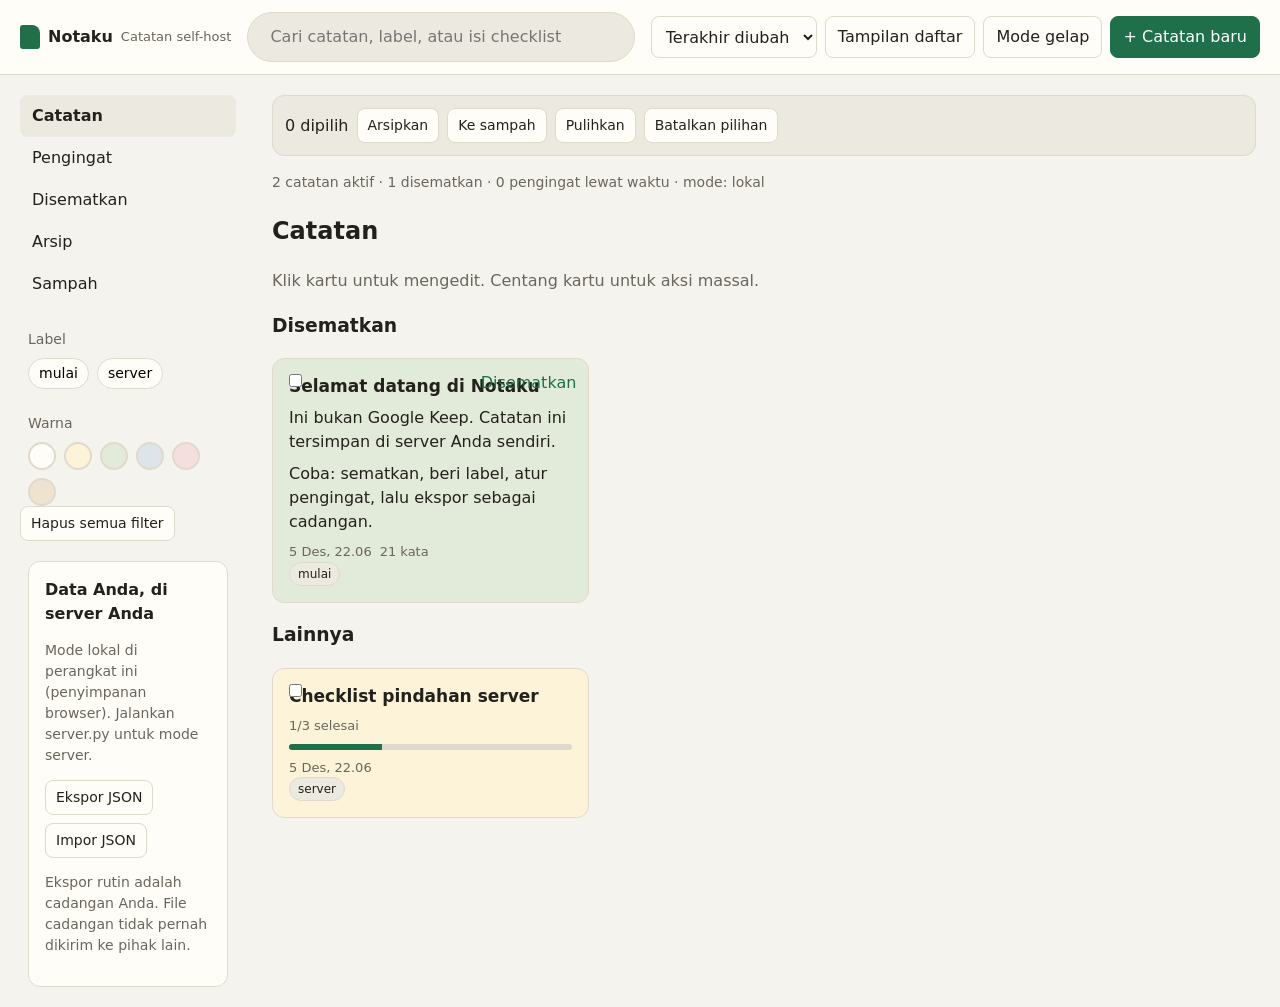
==== public/index.html @ 43e7be6f "Notaku: catatan PWA self-host (Python stdlib + SQLite, rich-text editor, deploy systemd dan Docker)" ====
<!doctype html>
<html lang="id">
<head>
<meta charset="utf-8">
<meta name="viewport" content="width=device-width, initial-scale=1">
<title>Notaku — Catatan self-host</title>
<meta name="description" content="Notaku: catatan PWA self-host. Data Anda, di server Anda.">
<link rel="manifest" href="manifest.webmanifest">
<meta name="theme-color" content="#1f6f4a">
<link rel="icon" href="icons/icon-192.png">
<link rel="stylesheet" href="styles.css">
</head>
<body>
<header class="topbar">
  <button class="icon-btn only-mobile" id="btnMenu" aria-label="Menu">Menu</button>
  <div class="brand"><span class="brand-mark" aria-hidden="true"></span><strong>Notaku</strong><span class="brand-sub">Catatan self-host</span></div>
  <div class="search"><input id="q" type="search" placeholder="Cari catatan, label, atau isi checklist" aria-label="Cari"></div>
  <div class="top-actions">
    <select id="sort" aria-label="Urutkan"><option value="updated">Terakhir diubah</option><option value="created">Terbaru dibuat</option><option value="title">Judul A-Z</option></select>
    <button class="btn" id="btnView" type="button">Tampilan daftar</button>
    <button class="btn" id="btnTheme" type="button">Mode gelap</button>
    <button class="btn primary" id="btnNew" type="button">+ Catatan baru</button>
  </div>
</header>
<div class="layout">
  <aside class="sidebar" id="sidebar">
    <nav>
      <button class="nav-item active" data-view="notes">Catatan</button>
      <button class="nav-item" data-view="reminders">Pengingat</button>
      <button class="nav-item" data-view="pinned">Disematkan</button>
      <button class="nav-item" data-view="archive">Arsip</button>
      <button class="nav-item" data-view="trash">Sampah</button>
    </nav>
    <div class="side-label">Label</div>
    <div id="labelList" class="label-list"></div>
    <div class="side-label">Warna</div>
    <div id="colorFilter" class="color-row"></div>
    <button class="btn small" id="btnClearFilter" type="button">Hapus semua filter</button>
    <div class="side-card">
      <strong>Data Anda, di server Anda</strong>
      <p id="modeText">Memeriksa mode penyimpanan…</p>
      <div class="side-actions">
        <button class="btn small" id="btnExport" type="button">Ekspor JSON</button>
        <button class="btn small" id="btnImport" type="button">Impor JSON</button>
        <input type="file" id="fileImport" accept="application/json" hidden>
      </div>
      <p class="muted">Ekspor rutin adalah cadangan Anda. File cadangan tidak pernah dikirim ke pihak lain.</p>
    </div>
  </aside>
  <main class="main">
    <section class="composer" id="composer" hidden>
      <input id="edTitle" placeholder="Judul" aria-label="Judul">
      <div class="composer-tabs">
        <button class="tab active" data-kind="note" type="button">Catatan</button>
        <button class="tab" data-kind="checklist" type="button">Checklist</button>
        <select id="edTemplate" aria-label="Template"><option value="">Template…</option><option value="rapat">Rapat</option><option value="harian">Tugas harian</option><option value="belanja">Belanja</option><option value="ide">Ide</option></select>
      </div>
      <div id="edToolbar" class="toolbar" role="toolbar" aria-label="Format teks">
        <button type="button" data-cmd="bold" title="Tebal (Ctrl+B)"><b>B</b></button>
        <button type="button" data-cmd="italic" title="Miring (Ctrl+I)"><i>I</i></button>
        <button type="button" data-cmd="underline" title="Garis bawah (Ctrl+U)"><u>U</u></button>
        <button type="button" data-cmd="strikeThrough" title="Coret"><s>S</s></button>
        <button type="button" data-block="h2" title="Judul besar">Judul</button>
        <button type="button" data-block="h3" title="Subjudul">Subjudul</button>
        <button type="button" data-block="p" title="Teks biasa">Teks</button>
        <button type="button" data-cmd="insertUnorderedList" title="Daftar bullet">Daftar</button>
        <button type="button" data-cmd="insertOrderedList" title="Daftar bernomor">Nomor</button>
        <button type="button" data-block="blockquote" title="Kutipan">Kutip</button>
        <button type="button" data-block="pre" title="Kode">Kode</button>
        <button type="button" id="btnLink" title="Sisipkan tautan">Tautan</button>
        <button type="button" id="btnHighlight" title="Sorot teks">Sorot</button>
        <button type="button" data-cmd="removeFormat" title="Bersihkan format">Bersihkan</button>
        <button type="button" data-cmd="undo" title="Urungkan">Urungkan</button>
        <button type="button" data-cmd="redo" title="Ulangi">Ulangi</button>
      </div>
      <div id="edBody" class="rich-editor" contenteditable="true" role="textbox" aria-label="Isi catatan" data-placeholder="Tulis catatan di sini. Blokir teks lalu pakai toolbar di atas untuk memformatnya."></div>
      <p class="muted">Pintasan: Ctrl+B tebal, Ctrl+I miring, Ctrl+U garis bawah. Google Keep tidak punya format seperti ini, jadi ini sengaja dibuat lebih lengkap.</p>
      <div id="edChecklist" class="checklist-editor" hidden>
        <div id="edItems"></div>
        <div class="add-item"><input id="edNewItem" placeholder="Item checklist baru"><button class="btn small" id="btnAddItem" type="button">Tambah</button></div>
      </div>
      <div class="editor-row">
        <input id="edLabels" placeholder="Label, pisahkan dengan koma">
        <input id="edReminder" type="datetime-local" aria-label="Pengingat">
        <select id="edRepeat" aria-label="Ulangi"><option value="none">Sekali saja</option><option value="daily">Harian</option><option value="weekly">Mingguan</option><option value="monthly">Bulanan</option></select>
      </div>
      <div class="editor-row">
        <label class="field">Warna <select id="edColor"><option value="default">Putih kertas</option><option value="cream">Krem</option><option value="sage">Hijau sage</option><option value="blue">Biru abu</option><option value="blush">Merah muda lembut</option><option value="sand">Pasir</option></select></label>
        <label class="check"><input type="checkbox" id="edPinned"> Sematkan</label>
        <label class="check"><input type="checkbox" id="edArchived"> Arsipkan</label>
      </div>
      <div class="editor-row">
        <input type="file" id="edImage" accept="image/*" aria-label="Lampirkan gambar">
        <span id="edImageName" class="muted"></span>
      </div>
      <div id="edHistory" class="history"></div>
      <div class="editor-actions">
        <button class="btn primary" id="btnSave" type="button">Simpan</button>
        <button class="btn" id="btnCancel" type="button">Batal</button>
        <button class="btn" id="btnDuplicate" type="button" hidden>Duplikat</button>
        <button class="btn danger" id="btnTrash" type="button" hidden>Pindah ke sampah</button>
        <button class="btn danger" id="btnDelete" type="button" hidden>Hapus permanen</button>
        <button class="btn" id="btnRestore" type="button" hidden>Pulihkan</button>
        <span id="edMeta" class="muted"></span>
      </div>
    </section>

    <div class="bulkbar" id="bulkbar" hidden>
      <span id="bulkCount"></span>
      <button class="btn small" id="btnBulkArchive" type="button">Arsipkan</button>
      <button class="btn small" id="btnBulkTrash" type="button">Ke sampah</button>
      <button class="btn small" id="btnBulkRestore" type="button">Pulihkan</button>
      <button class="btn small" id="btnBulkClear" type="button">Batalkan pilihan</button>
    </div>

    <div class="stats" id="stats"></div>
    <h2 id="viewTitle">Catatan</h2>
    <p class="muted" id="viewHint">Klik kartu untuk mengedit. Centang kartu untuk aksi massal.</p>
    <div id="notes"></div>
    <div id="empty" class="empty" hidden><strong>Belum ada catatan di sini</strong><p>Buat catatan baru, atau ubah filter dan tampilan di atas.</p><button class="btn primary" id="btnEmptyNew" type="button">+ Catatan baru</button></div>
  </main>
</div>
<div class="toast" id="toast" hidden></div>
<script src="app.js"></script>
<script>if ('serviceWorker' in navigator) { navigator.serviceWorker.register('sw.js').catch(()=>{}); }</script>
</body>
</html>
---- public/styles.css ----
/* Notaku · Hallmark stamp: theme paper-ink · tokens only below this line */
:root{
  --bg:#f5f3ee; --surface:#fffdf8; --surface2:#ece9e0; --border:#e0dacc;
  --ink:#23211c; --muted:#6b665c; --faint:#8a857a; --accent:#1f6f4a; --accent-ink:#ffffff;
  --danger:#a33b2e; --cream:#fdf3d8; --sage:#e2ead9; --blue:#dde5ea; --blush:#f5dede; --sand:#efe3cf;
  --radius:12px; --radius-lg:16px;
}
*{box-sizing:border-box}
html,body{overflow-x:clip}
body{margin:0;background:var(--bg);color:var(--ink);font-family:system-ui,-apple-system,Segoe UI,Roboto,sans-serif;font-size:16px;line-height:1.5}
body.dark{--bg:#1d1c19;--surface:#26241f;--surface2:#2e2b26;--border:#3a362e;--ink:#f0ede6;--muted:#b3ada1;--faint:#8f897d;--accent:#7fb99a;--accent-ink:#152019;--cream:#3a3220;--sage:#2c332a;--blue:#2a3136;--blush:#3a2a2a;--sand:#38301f}
button,input,select,textarea{font:inherit}
input,select,textarea{background:var(--surface);color:var(--ink);border:1px solid var(--border);border-radius:8px;padding:8px 10px}
input:focus,select:focus,textarea:focus,button:focus-visible{outline:2px solid var(--accent);outline-offset:2px}
.topbar{position:sticky;top:0;z-index:10;display:flex;gap:16px;align-items:center;padding:12px 20px;background:var(--surface);border-bottom:1px solid var(--border)}
.brand{display:flex;align-items:center;gap:8px;white-space:nowrap}
.brand-mark{width:20px;height:24px;background:var(--accent);border-radius:3px 8px 3px 3px;display:inline-block}
.brand-sub{color:var(--muted);font-size:13px}
.search{flex:1;display:flex;gap:8px;align-items:center;background:var(--surface2);border:1px solid var(--border);border-radius:999px;padding:4px 12px}
.search input{border:0;background:transparent;flex:1;outline:none}
.top-actions{display:flex;gap:8px;flex-wrap:wrap}
.btn{border:1px solid var(--border);background:var(--surface);color:var(--ink);border-radius:8px;padding:8px 12px;cursor:pointer}
.btn.primary{background:var(--accent);color:var(--accent-ink);border-color:var(--accent)}
.btn.danger{color:var(--danger);border-color:#e2b8b0}
.btn.small{padding:6px 10px;font-size:14px}
.icon-btn{border:1px solid var(--border);background:var(--surface);border-radius:8px;padding:8px 10px}
.only-mobile{display:none}
.layout{display:flex;align-items:flex-start;max-width:1440px;margin:0 auto}
.sidebar{width:248px;flex:none;position:sticky;top:65px;padding:20px 12px 20px 20px}
.nav-item{display:block;width:100%;text-align:left;border:0;background:transparent;color:var(--ink);padding:9px 12px;border-radius:8px;cursor:pointer}
.nav-item.active{background:var(--surface2);font-weight:600}
.side-label{font-size:14px;color:var(--muted);margin:24px 8px 8px}
.label-list,.color-row{display:flex;flex-wrap:wrap;gap:8px;padding:0 8px}
.chip{border:1px solid var(--border);background:var(--surface);border-radius:999px;padding:4px 10px;font-size:14px;cursor:pointer}
.chip.active{background:var(--accent);color:var(--accent-ink);border-color:var(--accent)}
.color-dot{width:28px;height:28px;border-radius:50%;border:2px solid var(--border);cursor:pointer}
.color-dot.active{outline:2px solid var(--accent);outline-offset:2px}
.side-card{margin:20px 8px 0;background:var(--surface);border:1px solid var(--border);border-radius:12px;padding:16px}
.side-card p{color:var(--muted);font-size:14px}
.side-actions{display:flex;gap:8px;flex-wrap:wrap}
.main{flex:1;min-width:0;padding:20px 24px 48px}
.composer{background:var(--surface);border:1px solid var(--border);border-radius:16px;padding:20px;margin-bottom:24px}
.composer input[type=text],.composer input:not([type]),#edTitle{width:100%}
#edTitle{font-size:20px;font-weight:600;border:0;padding:8px 0;background:transparent}
#edBody{width:100%}
.toolbar{display:flex;gap:6px;flex-wrap:wrap;margin:8px 0}
.toolbar button{border:1px solid var(--border);background:var(--surface2);color:var(--ink);border-radius:8px;padding:6px 10px;cursor:pointer}
.rich-editor{min-height:140px;border:1px solid var(--border);border-radius:8px;padding:12px;background:var(--surface)}
.rich-editor:empty:before{content:attr(data-placeholder);color:var(--faint)}
.rich-editor h2{font-size:20px;margin:12px 0 6px}
.rich-editor h3{font-size:17px;margin:12px 0 6px}
.rich-editor blockquote{border-left:3px solid var(--accent);margin:12px 0;padding:4px 12px;color:var(--muted)}
.rich-editor pre{background:var(--surface2);padding:12px;border-radius:8px;overflow:auto;white-space:pre-wrap}
.rich-editor mark{background:#f2d65c;color:#23211c}
.card .rich-preview h2,.card .rich-preview h3{font-size:16px;margin:6px 0}
.card .rich-preview blockquote{border-left:3px solid var(--accent);margin:8px 0;padding:2px 10px;color:var(--muted)}
.card .rich-preview ul,.card .rich-preview ol{margin:6px 0 6px 20px;padding:0}
.composer-tabs{display:flex;gap:8px;margin:8px 0}
.tab{border:1px solid var(--border);background:var(--surface2);border-radius:8px;padding:6px 12px;cursor:pointer}
.tab.active{background:var(--accent);color:var(--accent-ink);border-color:var(--accent)}
.editor-row{display:flex;gap:12px;flex-wrap:wrap;margin-top:12px}
.editor-row input,.editor-row select{flex:1;min-width:180px}
.check{display:flex;align-items:center;gap:8px}
.checklist-editor{margin-top:12px}
.check-item{display:flex;gap:8px;align-items:center;padding:8px 0;border-bottom:1px solid var(--border)}
.check-item input[type=text]{flex:1}
.check-item .done{text-decoration:line-through;color:var(--muted)}
.add-item{display:flex;gap:8px;margin-top:8px}
.add-item input{flex:1}
.editor-actions{display:flex;gap:8px;flex-wrap:wrap;align-items:center;margin-top:16px}
.history{margin-top:12px;font-size:14px;color:var(--muted)}
.history button{margin-left:8px}
.bulkbar{display:flex;gap:8px;align-items:center;background:var(--surface2);border:1px solid var(--border);border-radius:12px;padding:12px;margin-bottom:16px}
.stats{color:var(--muted);font-size:14px}
.muted{color:var(--muted)}
.masonry{columns:280px 4;column-gap:16px}
.masonry.list{columns:1}
.card{break-inside:avoid;background:var(--surface);border:1px solid var(--border);border-radius:12px;padding:16px;margin:0 0 16px;cursor:pointer;position:relative}
.card[data-color=cream]{background:var(--cream)} .card[data-color=sage]{background:var(--sage)}
.card[data-color=blue]{background:var(--blue)} .card[data-color=blush]{background:var(--blush)}
.card[data-color=sand]{background:var(--sand)}
.card h3{margin:0 0 8px;font-size:17px;line-height:1.35}
.card p{margin:0 0 8px;white-space:pre-wrap}
.card img{max-width:100%;border-radius:8px;margin-bottom:8px}
.card .meta{font-size:13px;color:var(--muted);display:flex;gap:8px;flex-wrap:wrap;align-items:center}
.card .labels{display:flex;gap:6px;flex-wrap:wrap}
.card .labels span{background:var(--surface2);border:1px solid var(--border);border-radius:999px;padding:2px 8px;font-size:12px}
.card .pin{position:absolute;top:12px;right:12px;color:var(--accent)}
.card .select{position:absolute;top:12px;left:12px}
.card.selected{outline:2px solid var(--accent)}
.card .progress{height:6px;background:var(--border);border-radius:999px;overflow:hidden;margin:8px 0}
.card .progress i{display:block;height:100%;background:var(--accent)}
.empty{background:var(--surface);border:1px dashed var(--border);border-radius:16px;padding:32px;text-align:center}
.toast{position:fixed;left:50%;bottom:24px;transform:translateX(-50%);background:var(--ink);color:var(--bg);padding:12px 16px;border-radius:8px;z-index:50}
@media(max-width:900px){
  .only-mobile{display:inline-block}
  .topbar{flex-wrap:wrap}
  .search{order:3;flex-basis:100%}
  .sidebar{display:none;position:fixed;left:0;top:0;bottom:0;z-index:20;background:var(--surface);overflow:auto}
  .sidebar.open{display:block}
  .layout{display:block}
  .main{padding:16px}
  .masonry{columns:1}
  .brand-sub{display:none}
}
@media(prefers-reduced-motion:reduce){*{transition:none!important}}
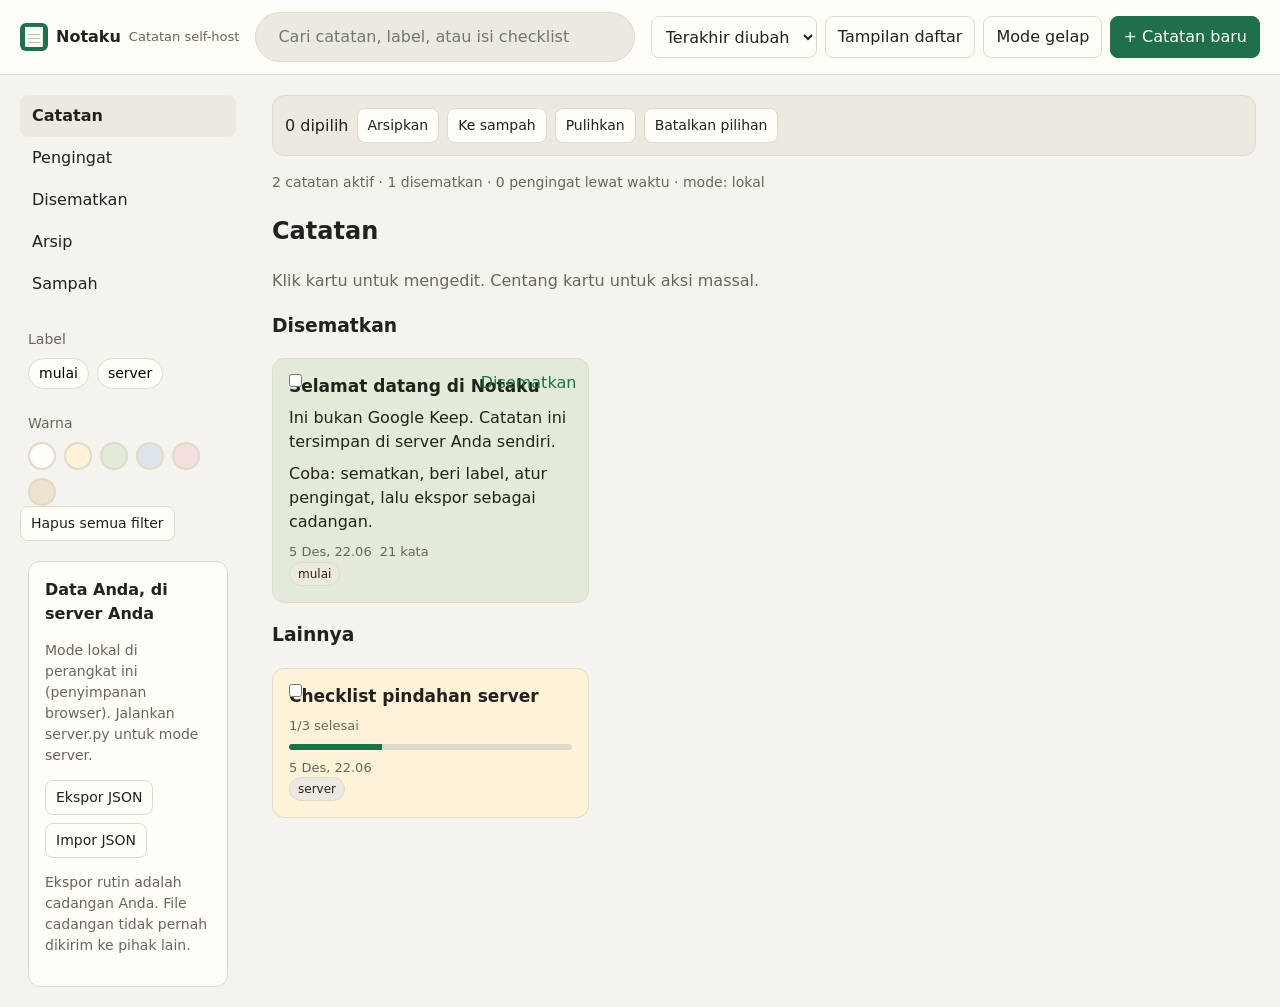
==== commit 1208ee18: "Prod pakai ikon terlihat: logo header dari icon.svg, apple-touch-icon, service worker v4" ====
--- a/public/index.html
+++ b/public/index.html
@@ -7,13 +7,16 @@
 <meta name="description" content="Notaku: catatan PWA self-host. Data Anda, di server Anda.">
 <link rel="manifest" href="manifest.webmanifest">
 <meta name="theme-color" content="#1f6f4a">
-<link rel="icon" href="icons/icon-192.png">
+<link rel="icon" href="data:image/svg+xml,%3Csvg xmlns='http://www.w3.org/2000/svg' viewBox='0 0 192 192'%3E%3Crect width='192' height='192' fill='%231f6f4a'/%3E%3Crect x='35' y='27' width='122' height='138' rx='8' fill='%23fffdf8'/%3E%3Crect x='35' y='27' width='122' height='27' fill='%23f5f3ee'/%3E%3Crect x='54' y='77' width='84' height='6' fill='%23b4afa5'/%3E%3Crect x='54' y='104' width='84' height='6' fill='%23b4afa5'/%3E%3Crect x='54' y='131' width='84' height='6' fill='%23b4afa5'/%3E%3C/svg%3E">
+<link rel="icon" type="image/svg+xml" href="icons/icon.svg">
+<link rel="icon" type="image/png" sizes="192x192" href="icons/icon-192.png">
+<link rel="apple-touch-icon" href="icons/icon-192.png">
 <link rel="stylesheet" href="styles.css">
 </head>
 <body>
 <header class="topbar">
   <button class="icon-btn only-mobile" id="btnMenu" aria-label="Menu">Menu</button>
-  <div class="brand"><span class="brand-mark" aria-hidden="true"></span><strong>Notaku</strong><span class="brand-sub">Catatan self-host</span></div>
+  <div class="brand"><img class="brand-icon" src="icons/icon.svg" alt="" width="28" height="28"><strong>Notaku</strong><span class="brand-sub">Catatan self-host</span></div>
   <div class="search"><input id="q" type="search" placeholder="Cari catatan, label, atau isi checklist" aria-label="Cari"></div>
   <div class="top-actions">
     <select id="sort" aria-label="Urutkan"><option value="updated">Terakhir diubah</option><option value="created">Terbaru dibuat</option><option value="title">Judul A-Z</option></select>
--- a/public/styles.css
+++ b/public/styles.css
@@ -15,6 +15,7 @@
 .topbar{position:sticky;top:0;z-index:10;display:flex;gap:16px;align-items:center;padding:12px 20px;background:var(--surface);border-bottom:1px solid var(--border)}
 .brand{display:flex;align-items:center;gap:8px;white-space:nowrap}
 .brand-mark{width:20px;height:24px;background:var(--accent);border-radius:3px 8px 3px 3px;display:inline-block}
+.brand-icon{width:28px;height:28px;border-radius:6px;flex:none;display:block}
 .brand-sub{color:var(--muted);font-size:13px}
 .search{flex:1;display:flex;gap:8px;align-items:center;background:var(--surface2);border:1px solid var(--border);border-radius:999px;padding:4px 12px}
 .search input{border:0;background:transparent;flex:1;outline:none}
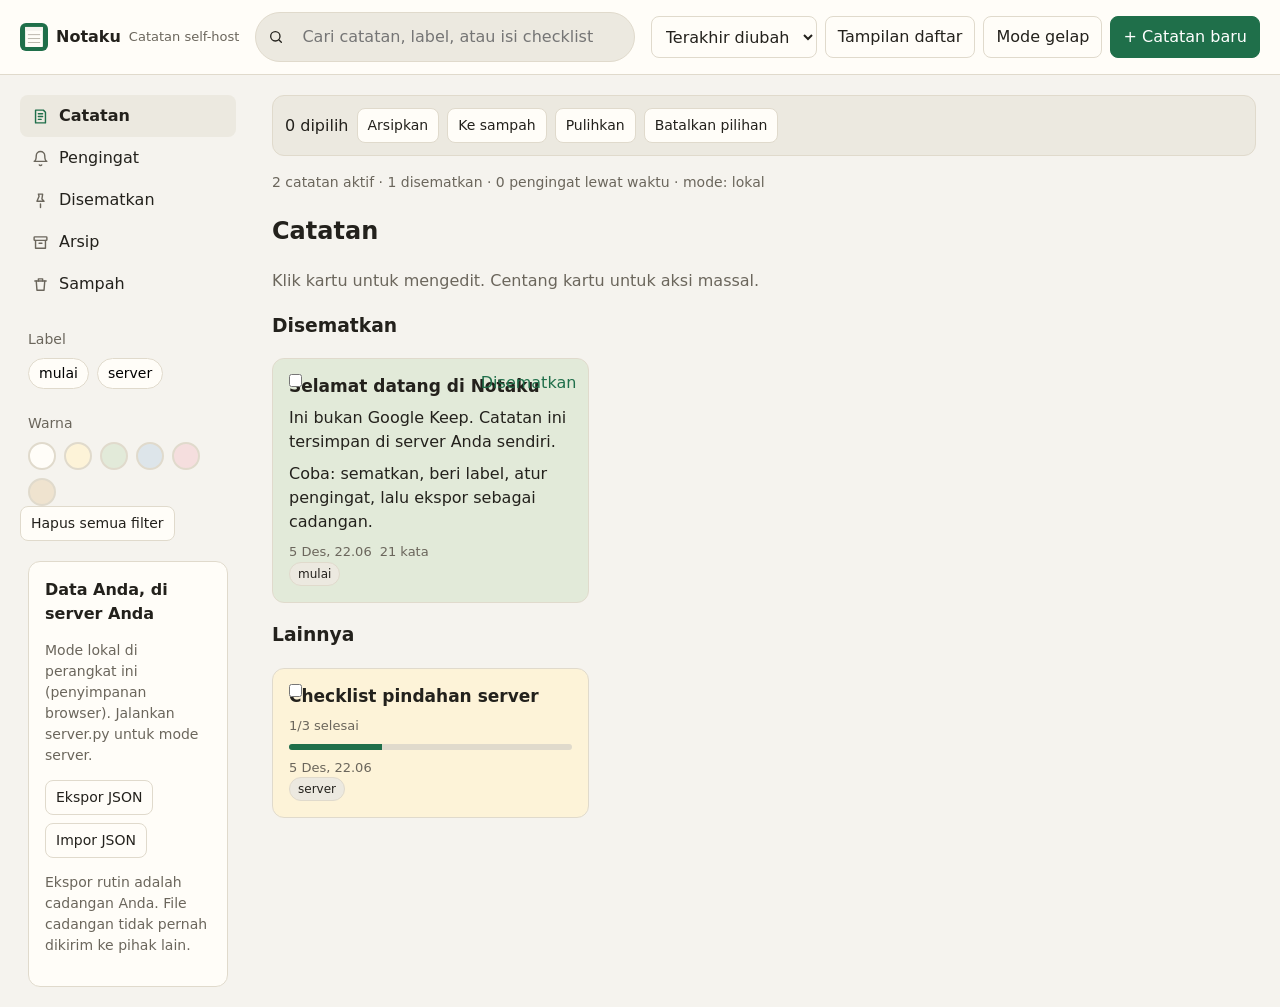
==== commit c299ef64: "Prod samakan ikon menu dan editor dengan demo: SVG menu, ikon toolbar editor, service worker v5" ====
--- a/public/index.html
+++ b/public/index.html
@@ -17,7 +17,7 @@
 <header class="topbar">
   <button class="icon-btn only-mobile" id="btnMenu" aria-label="Menu">Menu</button>
   <div class="brand"><img class="brand-icon" src="icons/icon.svg" alt="" width="28" height="28"><strong>Notaku</strong><span class="brand-sub">Catatan self-host</span></div>
-  <div class="search"><input id="q" type="search" placeholder="Cari catatan, label, atau isi checklist" aria-label="Cari"></div>
+  <div class="search"><svg width="16" height="16" viewBox="0 0 24 24" fill="none" stroke="currentColor" stroke-width="2" stroke-linecap="round" aria-hidden="true"><circle cx="11" cy="11" r="7"/><path d="m20 20-3.5-3.5"/></svg><input id="q" type="search" placeholder="Cari catatan, label, atau isi checklist" aria-label="Cari"></div>
   <div class="top-actions">
     <select id="sort" aria-label="Urutkan"><option value="updated">Terakhir diubah</option><option value="created">Terbaru dibuat</option><option value="title">Judul A-Z</option></select>
     <button class="btn" id="btnView" type="button">Tampilan daftar</button>
@@ -28,11 +28,11 @@
 <div class="layout">
   <aside class="sidebar" id="sidebar">
     <nav>
-      <button class="nav-item active" data-view="notes">Catatan</button>
-      <button class="nav-item" data-view="reminders">Pengingat</button>
-      <button class="nav-item" data-view="pinned">Disematkan</button>
-      <button class="nav-item" data-view="archive">Arsip</button>
-      <button class="nav-item" data-view="trash">Sampah</button>
+      <button class="nav-item active" data-view="notes"><svg width="17" height="17" viewBox="0 0 24 24" fill="none" stroke="currentColor" stroke-width="2" stroke-linecap="round" stroke-linejoin="round" aria-hidden="true"><path d="M5 3h11l3 3v15H5z"/><path d="M9 8h6M9 12h6M9 16h4"/></svg>Catatan</button>
+      <button class="nav-item" data-view="reminders"><svg width="17" height="17" viewBox="0 0 24 24" fill="none" stroke="currentColor" stroke-width="2" stroke-linecap="round" stroke-linejoin="round" aria-hidden="true"><path d="M18 8a6 6 0 1 0-12 0c0 7-3 8-3 8h18s-3-1-3-8"/><path d="M10.3 21a2 2 0 0 0 3.4 0"/></svg>Pengingat</button>
+      <button class="nav-item" data-view="pinned"><svg width="17" height="17" viewBox="0 0 24 24" fill="none" stroke="currentColor" stroke-width="2" stroke-linecap="round" stroke-linejoin="round" aria-hidden="true"><path d="M12 17v5"/><path d="M9 3h6l-1 7 3 3H7l3-7z"/></svg>Disematkan</button>
+      <button class="nav-item" data-view="archive"><svg width="17" height="17" viewBox="0 0 24 24" fill="none" stroke="currentColor" stroke-width="2" stroke-linecap="round" stroke-linejoin="round" aria-hidden="true"><rect x="3" y="4" width="18" height="5" rx="1"/><path d="M5 9v11h14V9"/><path d="M10 13h4"/></svg>Arsip</button>
+      <button class="nav-item" data-view="trash"><svg width="17" height="17" viewBox="0 0 24 24" fill="none" stroke="currentColor" stroke-width="2" stroke-linecap="round" stroke-linejoin="round" aria-hidden="true"><path d="M4 7h16"/><path d="M9 7V4h6v3"/><path d="M6 7l1 13h10l1-13"/></svg>Sampah</button>
     </nav>
     <div class="side-label">Label</div>
     <div id="labelList" class="label-list"></div>
@@ -63,18 +63,18 @@
         <button type="button" data-cmd="italic" title="Miring (Ctrl+I)"><i>I</i></button>
         <button type="button" data-cmd="underline" title="Garis bawah (Ctrl+U)"><u>U</u></button>
         <button type="button" data-cmd="strikeThrough" title="Coret"><s>S</s></button>
-        <button type="button" data-block="h2" title="Judul besar">Judul</button>
-        <button type="button" data-block="h3" title="Subjudul">Subjudul</button>
-        <button type="button" data-block="p" title="Teks biasa">Teks</button>
-        <button type="button" data-cmd="insertUnorderedList" title="Daftar bullet">Daftar</button>
-        <button type="button" data-cmd="insertOrderedList" title="Daftar bernomor">Nomor</button>
-        <button type="button" data-block="blockquote" title="Kutipan">Kutip</button>
-        <button type="button" data-block="pre" title="Kode">Kode</button>
-        <button type="button" id="btnLink" title="Sisipkan tautan">Tautan</button>
-        <button type="button" id="btnHighlight" title="Sorot teks">Sorot</button>
-        <button type="button" data-cmd="removeFormat" title="Bersihkan format">Bersihkan</button>
-        <button type="button" data-cmd="undo" title="Urungkan">Urungkan</button>
-        <button type="button" data-cmd="redo" title="Ulangi">Ulangi</button>
+        <button type="button" data-block="h2" title="Judul besar"><strong>H2</strong></button>
+        <button type="button" data-block="h3" title="Subjudul"><strong>H3</strong></button>
+        <button type="button" data-block="p" title="Teks biasa">¶</button>
+        <button type="button" data-cmd="insertUnorderedList" title="Daftar bullet">•≡</button>
+        <button type="button" data-cmd="insertOrderedList" title="Daftar bernomor">1≡</button>
+        <button type="button" data-block="blockquote" title="Kutipan">❝</button>
+        <button type="button" data-block="pre" title="Kode">&lt;/&gt;</button>
+        <button type="button" id="btnLink" title="Sisipkan tautan">LINK</button>
+        <button type="button" id="btnHighlight" title="Sorot teks">▮</button>
+        <button type="button" data-cmd="removeFormat" title="Bersihkan format">Tx</button>
+        <button type="button" data-cmd="undo" title="Urungkan">↩</button>
+        <button type="button" data-cmd="redo" title="Ulangi">↪</button>
       </div>
       <div id="edBody" class="rich-editor" contenteditable="true" role="textbox" aria-label="Isi catatan" data-placeholder="Tulis catatan di sini. Blokir teks lalu pakai toolbar di atas untuk memformatnya."></div>
       <p class="muted">Pintasan: Ctrl+B tebal, Ctrl+I miring, Ctrl+U garis bawah. Google Keep tidak punya format seperti ini, jadi ini sengaja dibuat lebih lengkap.</p>
--- a/public/styles.css
+++ b/public/styles.css
@@ -28,8 +28,10 @@
 .only-mobile{display:none}
 .layout{display:flex;align-items:flex-start;max-width:1440px;margin:0 auto}
 .sidebar{width:248px;flex:none;position:sticky;top:65px;padding:20px 12px 20px 20px}
-.nav-item{display:block;width:100%;text-align:left;border:0;background:transparent;color:var(--ink);padding:9px 12px;border-radius:8px;cursor:pointer}
+.nav-item{display:flex;align-items:center;gap:10px;width:100%;text-align:left;border:0;background:transparent;color:var(--ink);padding:9px 12px;border-radius:8px;cursor:pointer}
+.nav-item svg{flex:none;color:var(--muted)}
 .nav-item.active{background:var(--surface2);font-weight:600}
+.nav-item.active svg{color:var(--accent)}
 .side-label{font-size:14px;color:var(--muted);margin:24px 8px 8px}
 .label-list,.color-row{display:flex;flex-wrap:wrap;gap:8px;padding:0 8px}
 .chip{border:1px solid var(--border);background:var(--surface);border-radius:999px;padding:4px 10px;font-size:14px;cursor:pointer}
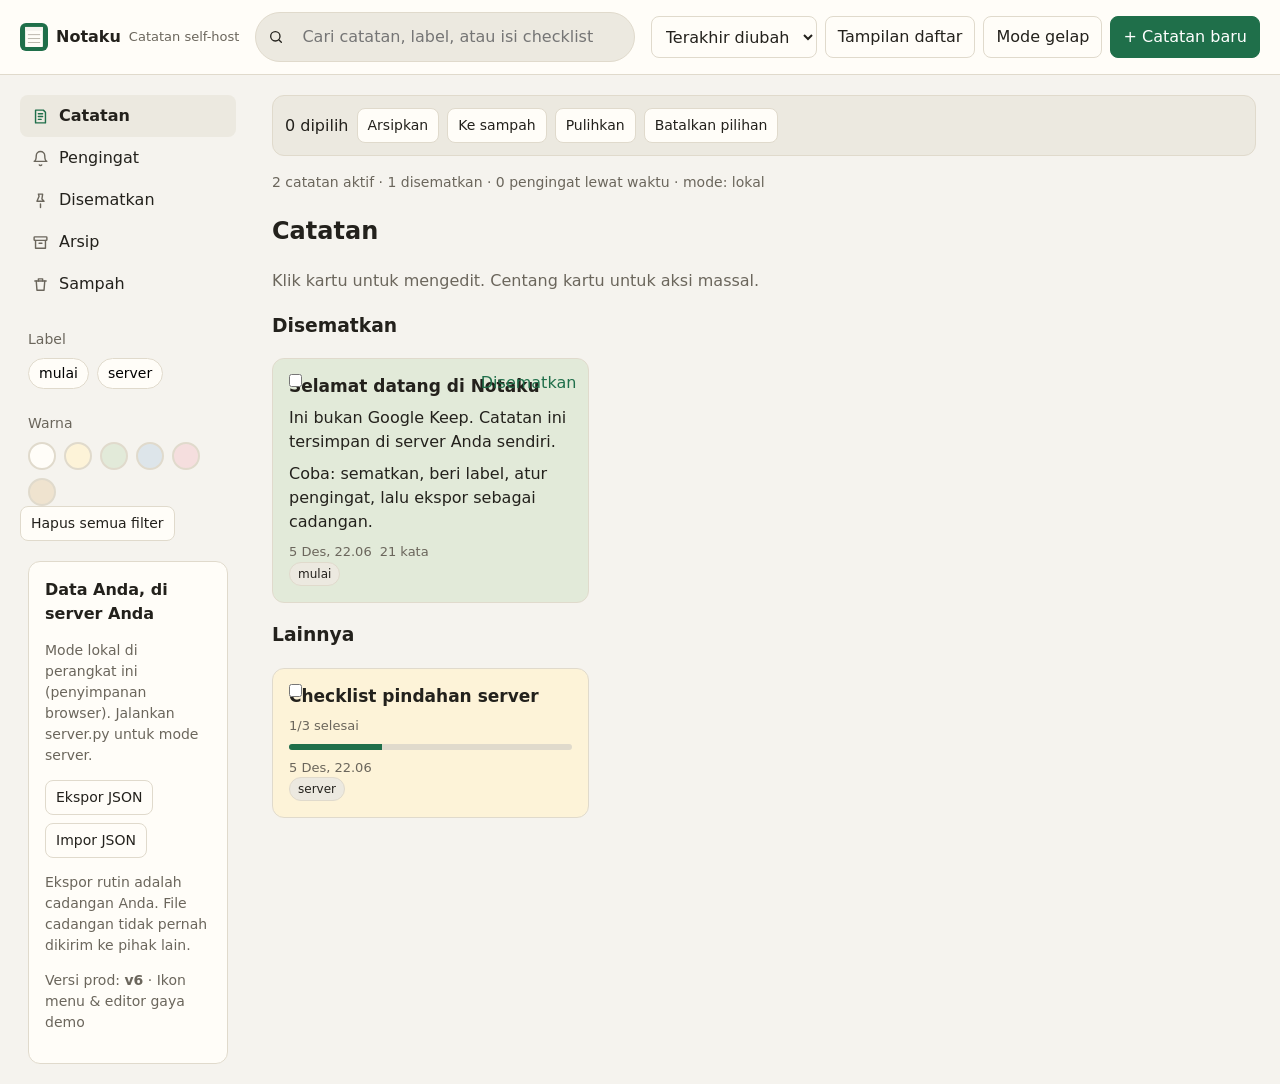
==== commit d6fac8b3: "Perbaiki tidak ada perubahan di Coolify: penanda versi v6 terlihat, service worker network-first unt" ====
--- a/public/index.html
+++ b/public/index.html
@@ -48,6 +48,7 @@
         <input type="file" id="fileImport" accept="application/json" hidden>
       </div>
       <p class="muted">Ekspor rutin adalah cadangan Anda. File cadangan tidak pernah dikirim ke pihak lain.</p>
+      <p class="muted">Versi prod: <strong>v6</strong> · Ikon menu &amp; editor gaya demo</p>
     </div>
   </aside>
   <main class="main">
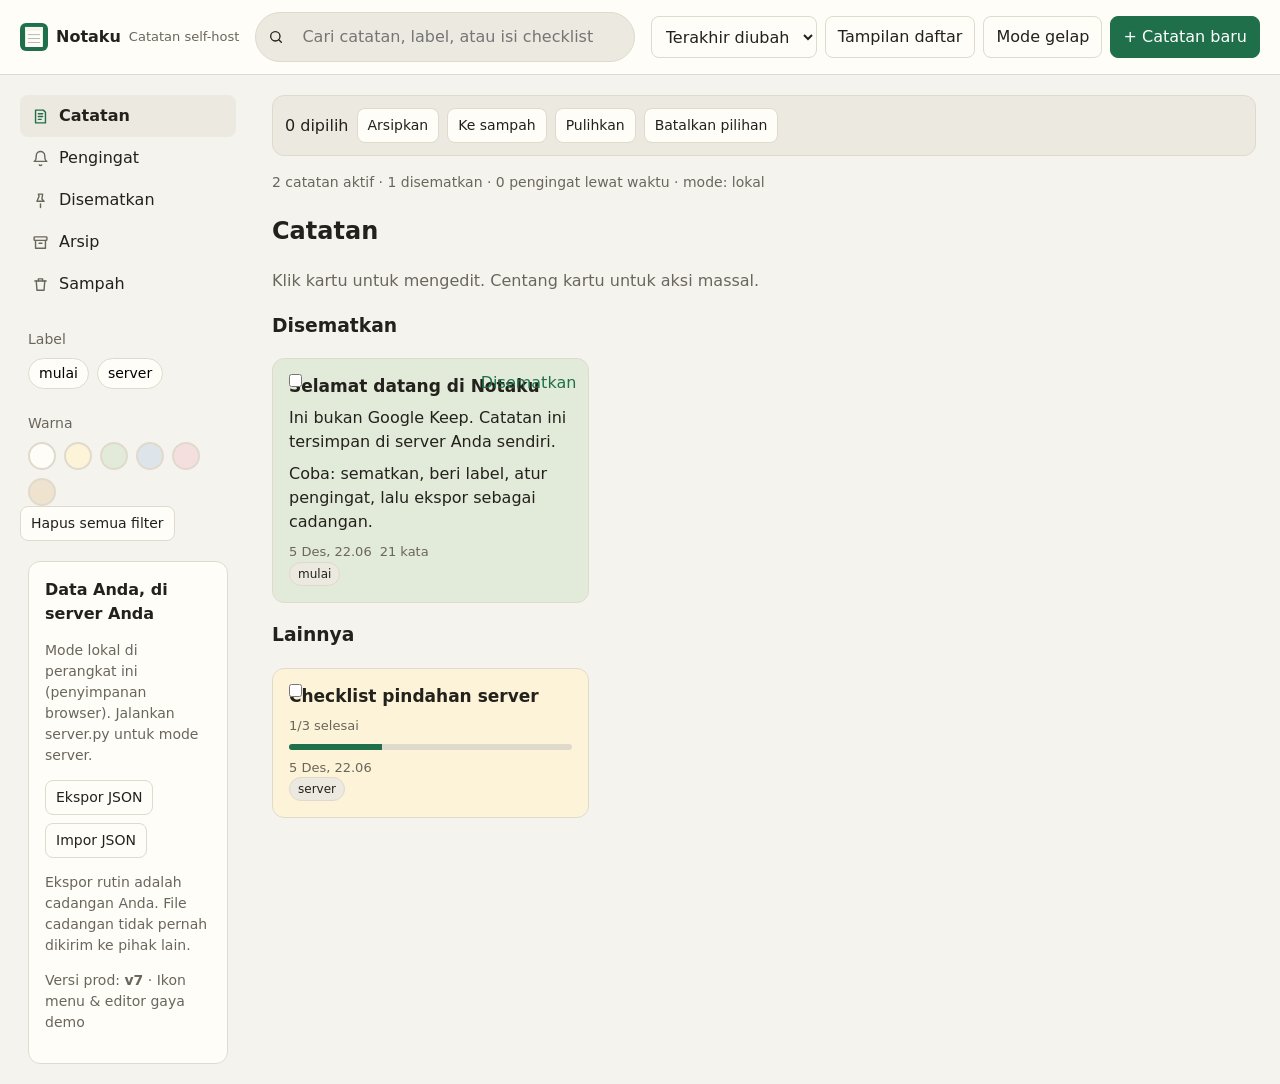
==== commit fc67220a: "Paksa update UI setelah redeploy: registrasi sw.js?v=7, header no-store untuk index/CSS/JS/sw.js, pe" ====
--- a/public/index.html
+++ b/public/index.html
@@ -48,7 +48,7 @@
         <input type="file" id="fileImport" accept="application/json" hidden>
       </div>
       <p class="muted">Ekspor rutin adalah cadangan Anda. File cadangan tidak pernah dikirim ke pihak lain.</p>
-      <p class="muted">Versi prod: <strong>v6</strong> · Ikon menu &amp; editor gaya demo</p>
+      <p class="muted">Versi prod: <strong>v7</strong> · Ikon menu &amp; editor gaya demo</p>
     </div>
   </aside>
   <main class="main">
@@ -126,6 +126,6 @@
 </div>
 <div class="toast" id="toast" hidden></div>
 <script src="app.js"></script>
-<script>if ('serviceWorker' in navigator) { navigator.serviceWorker.register('sw.js').catch(()=>{}); }</script>
+<script>if ('serviceWorker' in navigator) { navigator.serviceWorker.register('sw.js?v=7').then(r=>{if(r.update) r.update();}).catch(()=>{}); }</script>
 </body>
 </html>
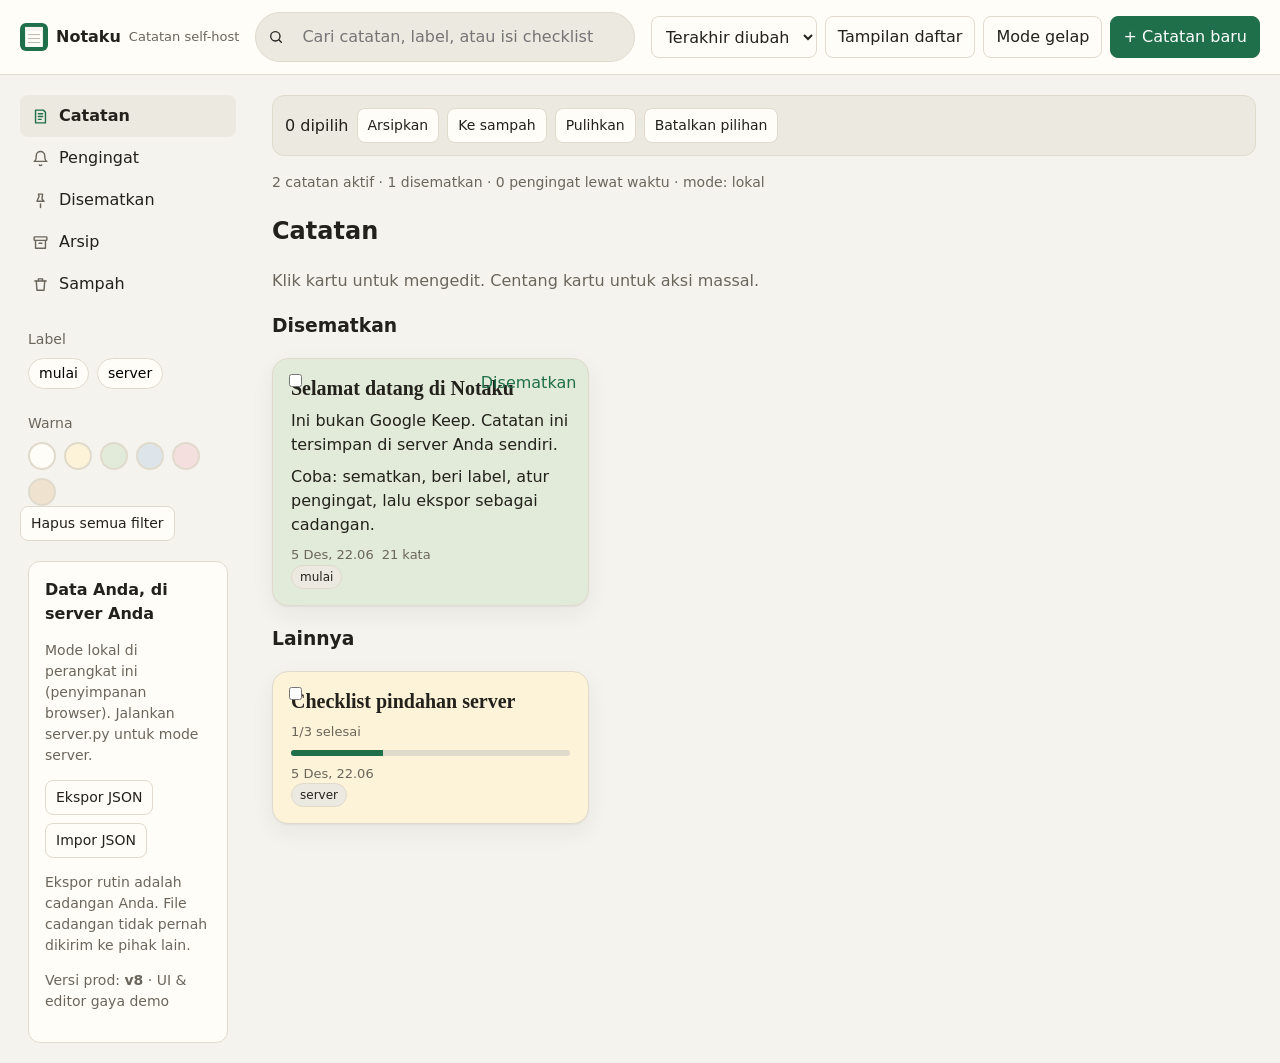
==== commit 8a70eeb6: "Samakan UI prod ke demo: font Newsreader/Public Sans, bayangan kartu, toolbar demo, editor warna/per" ====
--- a/public/index.html
+++ b/public/index.html
@@ -11,6 +11,9 @@
 <link rel="icon" type="image/svg+xml" href="icons/icon.svg">
 <link rel="icon" type="image/png" sizes="192x192" href="icons/icon-192.png">
 <link rel="apple-touch-icon" href="icons/icon-192.png">
+<link rel="preconnect" href="https://fonts.googleapis.com">
+<link rel="preconnect" href="https://fonts.gstatic.com" crossorigin>
+<link href="https://fonts.googleapis.com/css2?family=Newsreader:opsz,wght@6..72,500;6..72,600;6..72,700&family=Public+Sans:wght@400;500;600;700&display=swap" rel="stylesheet">
 <link rel="stylesheet" href="styles.css">
 </head>
 <body>
@@ -48,7 +51,7 @@
         <input type="file" id="fileImport" accept="application/json" hidden>
       </div>
       <p class="muted">Ekspor rutin adalah cadangan Anda. File cadangan tidak pernah dikirim ke pihak lain.</p>
-      <p class="muted">Versi prod: <strong>v7</strong> · Ikon menu &amp; editor gaya demo</p>
+      <p class="muted">Versi prod: <strong>v8</strong> · UI &amp; editor gaya demo</p>
     </div>
   </aside>
   <main class="main">
@@ -57,28 +60,41 @@
       <div class="composer-tabs">
         <button class="tab active" data-kind="note" type="button">Catatan</button>
         <button class="tab" data-kind="checklist" type="button">Checklist</button>
-        <select id="edTemplate" aria-label="Template"><option value="">Template…</option><option value="rapat">Rapat</option><option value="harian">Tugas harian</option><option value="belanja">Belanja</option><option value="ide">Ide</option></select>
+        <select id="edTemplate" aria-label="Template"><option value="">Template…</option><option value="rapat">Rapat</option><option value="harian">Tugas harian</option><option value="belanja">Belanja</option><option value="ide">Ide</option><option value="artikel">Artikel</option></select>
       </div>
       <div id="edToolbar" class="toolbar" role="toolbar" aria-label="Format teks">
+        <select id="fmtBlock" aria-label="Gaya paragraf" title="Gaya paragraf"><option value="p">Teks biasa</option><option value="h1">Judul besar</option><option value="h2">Judul</option><option value="h3">Subjudul</option><option value="blockquote">Kutipan</option><option value="pre">Blok kode</option></select>
+        <span class="fmt-sep"></span>
+        <button type="button" data-cmd="undo" title="Urungkan (Ctrl+Z)">↩</button>
+        <button type="button" data-cmd="redo" title="Ulangi (Ctrl+Y)">↪</button>
+        <span class="fmt-sep"></span>
         <button type="button" data-cmd="bold" title="Tebal (Ctrl+B)"><b>B</b></button>
         <button type="button" data-cmd="italic" title="Miring (Ctrl+I)"><i>I</i></button>
         <button type="button" data-cmd="underline" title="Garis bawah (Ctrl+U)"><u>U</u></button>
         <button type="button" data-cmd="strikeThrough" title="Coret"><s>S</s></button>
-        <button type="button" data-block="h2" title="Judul besar"><strong>H2</strong></button>
-        <button type="button" data-block="h3" title="Subjudul"><strong>H3</strong></button>
-        <button type="button" data-block="p" title="Teks biasa">¶</button>
+        <span class="fmt-sep"></span>
+        <label class="color-wrap" title="Warna teks">A<input type="color" id="fmtColor" value="#1f6f4a"></label>
+        <label class="color-wrap" title="Sorot / highlight" style="background:#fff3a6">▮<input type="color" id="fmtHilite" value="#fdf3d8"></label>
+        <button type="button" id="fmtClearColor" title="Hapus warna">A✕</button>
+        <span class="fmt-sep"></span>
         <button type="button" data-cmd="insertUnorderedList" title="Daftar bullet">•≡</button>
-        <button type="button" data-cmd="insertOrderedList" title="Daftar bernomor">1≡</button>
-        <button type="button" data-block="blockquote" title="Kutipan">❝</button>
-        <button type="button" data-block="pre" title="Kode">&lt;/&gt;</button>
-        <button type="button" id="btnLink" title="Sisipkan tautan">LINK</button>
-        <button type="button" id="btnHighlight" title="Sorot teks">▮</button>
+        <button type="button" data-cmd="insertOrderedList" title="Daftar nomor">1≡</button>
+        <button type="button" data-cmd="outdent" title="Geser keluar">⇤</button>
+        <button type="button" data-cmd="indent" title="Geser masuk">⇥</button>
+        <span class="fmt-sep"></span>
+        <button type="button" data-align="left" title="Rata kiri">⬅</button>
+        <button type="button" data-align="center" title="Rata tengah">↔</button>
+        <button type="button" data-align="right" title="Rata kanan">➡</button>
+        <span class="fmt-sep"></span>
+        <button type="button" id="btnLink" title="Sisipkan tautan (Ctrl+K)">LINK</button>
+        <button type="button" id="fmtCode" title="Kode sebaris">&lt;/&gt;</button>
+        <button type="button" id="fmtHR" title="Garis pemisah">―</button>
+        <button type="button" id="fmtTable" title="Sisipkan tabel 2×2">▦</button>
+        <span class="fmt-sep"></span>
         <button type="button" data-cmd="removeFormat" title="Bersihkan format">Tx</button>
-        <button type="button" data-cmd="undo" title="Urungkan">↩</button>
-        <button type="button" data-cmd="redo" title="Ulangi">↪</button>
       </div>
       <div id="edBody" class="rich-editor" contenteditable="true" role="textbox" aria-label="Isi catatan" data-placeholder="Tulis catatan di sini. Blokir teks lalu pakai toolbar di atas untuk memformatnya."></div>
-      <p class="muted">Pintasan: Ctrl+B tebal, Ctrl+I miring, Ctrl+U garis bawah. Google Keep tidak punya format seperti ini, jadi ini sengaja dibuat lebih lengkap.</p>
+      <div class="editor-meta-bar"><span id="edCount">0 kata · 0 karakter</span><span><span class="kbd">Ctrl+B</span> tebal · <span class="kbd">Ctrl+I</span> miring · <span class="kbd">Ctrl+K</span> tautan</span></div>
       <div id="edChecklist" class="checklist-editor" hidden>
         <div id="edItems"></div>
         <div class="add-item"><input id="edNewItem" placeholder="Item checklist baru"><button class="btn small" id="btnAddItem" type="button">Tambah</button></div>
@@ -126,6 +142,6 @@
 </div>
 <div class="toast" id="toast" hidden></div>
 <script src="app.js"></script>
-<script>if ('serviceWorker' in navigator) { navigator.serviceWorker.register('sw.js?v=7').then(r=>{if(r.update) r.update();}).catch(()=>{}); }</script>
+<script>if ('serviceWorker' in navigator) { navigator.serviceWorker.register('sw.js?v=8').then(r=>{if(r.update) r.update();}).catch(()=>{}); }</script>
 </body>
 </html>
--- a/public/styles.css
+++ b/public/styles.css
@@ -4,10 +4,12 @@
   --ink:#23211c; --muted:#6b665c; --faint:#8a857a; --accent:#1f6f4a; --accent-ink:#ffffff;
   --danger:#a33b2e; --cream:#fdf3d8; --sage:#e2ead9; --blue:#dde5ea; --blush:#f5dede; --sand:#efe3cf;
   --radius:12px; --radius-lg:16px;
+  --font-head:'Newsreader',Georgia,serif; --font-body:'Public Sans',system-ui,-apple-system,Segoe UI,Roboto,sans-serif;
+  --shadow:0 1px 2px rgba(35,33,28,.06),0 8px 24px rgba(35,33,28,.06);
 }
 *{box-sizing:border-box}
 html,body{overflow-x:clip}
-body{margin:0;background:var(--bg);color:var(--ink);font-family:system-ui,-apple-system,Segoe UI,Roboto,sans-serif;font-size:16px;line-height:1.5}
+body{margin:0;background:var(--bg);color:var(--ink);font-family:var(--font-body);font-size:16px;line-height:1.5}
 body.dark{--bg:#1d1c19;--surface:#26241f;--surface2:#2e2b26;--border:#3a362e;--ink:#f0ede6;--muted:#b3ada1;--faint:#8f897d;--accent:#7fb99a;--accent-ink:#152019;--cream:#3a3220;--sage:#2c332a;--blue:#2a3136;--blush:#3a2a2a;--sand:#38301f}
 button,input,select,textarea{font:inherit}
 input,select,textarea{background:var(--surface);color:var(--ink);border:1px solid var(--border);border-radius:8px;padding:8px 10px}
@@ -42,20 +44,40 @@
 .side-card p{color:var(--muted);font-size:14px}
 .side-actions{display:flex;gap:8px;flex-wrap:wrap}
 .main{flex:1;min-width:0;padding:20px 24px 48px}
-.composer{background:var(--surface);border:1px solid var(--border);border-radius:16px;padding:20px;margin-bottom:24px}
+.composer{background:var(--surface);border:1px solid var(--border);border-radius:var(--radius-lg);padding:20px;margin-bottom:26px;box-shadow:var(--shadow)}
 .composer input[type=text],.composer input:not([type]),#edTitle{width:100%}
-#edTitle{font-size:20px;font-weight:600;border:0;padding:8px 0;background:transparent}
+#edTitle{font-family:var(--font-head);font-size:26px;font-weight:700;line-height:1.2;border:0;padding:8px 0;background:transparent}
 #edBody{width:100%}
-.toolbar{display:flex;gap:6px;flex-wrap:wrap;margin:8px 0}
-.toolbar button{border:1px solid var(--border);background:var(--surface2);color:var(--ink);border-radius:8px;padding:6px 10px;cursor:pointer}
+.toolbar{position:sticky;top:0;z-index:2;display:flex;flex-wrap:wrap;gap:4px;align-items:center;background:var(--surface);border:1px solid var(--border);border-radius:10px;padding:6px;margin:10px 0 8px;box-shadow:0 1px 0 rgba(0,0,0,.03)}
+.toolbar button{border:1px solid var(--border);background:var(--surface2);color:var(--ink);border-radius:8px;padding:6px 8px;cursor:pointer;font-size:13.5px}
+.toolbar select{border:0;background:var(--surface2);border-radius:7px;padding:6px 8px;font-size:13.5px;font-weight:600;max-width:132px}
+.fmt-sep{width:1px;height:20px;background:var(--border);margin:0 2px}
+.color-wrap{display:inline-flex;align-items:center;gap:2px;border:1px solid var(--border);border-radius:8px;padding:4px 6px;cursor:pointer;font-weight:700}
+.color-wrap input{width:22px;height:22px;border:0;padding:0;background:transparent;cursor:pointer}
+.editor-meta-bar{display:flex;gap:12px;flex-wrap:wrap;justify-content:space-between;color:var(--muted);font-size:13px;margin:8px 0 4px}
+.kbd{border:1px solid var(--border);border-radius:5px;padding:1px 5px;background:var(--surface2);font-size:12px}
 .rich-editor{min-height:140px;border:1px solid var(--border);border-radius:8px;padding:12px;background:var(--surface)}
 .rich-editor:empty:before{content:attr(data-placeholder);color:var(--faint)}
-.rich-editor h2{font-size:20px;margin:12px 0 6px}
-.rich-editor h3{font-size:17px;margin:12px 0 6px}
+.rich-editor h1{font-family:var(--font-head);font-size:26px;line-height:1.2;margin:.45em 0 .35em;font-weight:700}
+.rich-editor h2{font-family:var(--font-head);font-size:21px;line-height:1.25;margin:.5em 0 .3em;font-weight:700}
+.rich-editor h3{font-size:17px;line-height:1.3;margin:.5em 0 .25em;font-weight:700}
+.rich-editor p{margin:.35em 0}
+.rich-editor ul,.rich-editor ol{margin:.35em 0 .35em 1.2em;padding-left:1em}
+.rich-editor code{background:var(--surface2);border:1px solid var(--border);border-radius:5px;padding:1px 5px;font-size:.88em}
+.rich-editor pre code{background:transparent;border:0;padding:0}
+.rich-editor a{color:var(--accent);text-decoration:underline;text-underline-offset:2px}
+.rich-editor table{border-collapse:collapse;width:100%;margin:.6em 0;font-size:14px}
+.rich-editor td,.rich-editor th{border:1px solid var(--border);padding:6px 8px;text-align:left;vertical-align:top}
+.rich-editor hr{border:0;border-top:1px solid var(--border);margin:14px 0}
 .rich-editor blockquote{border-left:3px solid var(--accent);margin:12px 0;padding:4px 12px;color:var(--muted)}
 .rich-editor pre{background:var(--surface2);padding:12px;border-radius:8px;overflow:auto;white-space:pre-wrap}
 .rich-editor mark{background:#f2d65c;color:#23211c}
+.card .rich-preview h1{font-family:var(--font-head);font-size:20px;margin:6px 0}
 .card .rich-preview h2,.card .rich-preview h3{font-size:16px;margin:6px 0}
+.card .rich-preview table{border-collapse:collapse;width:100%;margin:.6em 0;font-size:14px}
+.card .rich-preview td,.card .rich-preview th{border:1px solid var(--border);padding:6px 8px;text-align:left;vertical-align:top}
+.card .rich-preview hr{border:0;border-top:1px solid var(--border);margin:14px 0}
+.card .rich-preview code{background:var(--surface2);border:1px solid var(--border);border-radius:5px;padding:1px 5px;font-size:.88em}
 .card .rich-preview blockquote{border-left:3px solid var(--accent);margin:8px 0;padding:2px 10px;color:var(--muted)}
 .card .rich-preview ul,.card .rich-preview ol{margin:6px 0 6px 20px;padding:0}
 .composer-tabs{display:flex;gap:8px;margin:8px 0}
@@ -78,11 +100,11 @@
 .muted{color:var(--muted)}
 .masonry{columns:280px 4;column-gap:16px}
 .masonry.list{columns:1}
-.card{break-inside:avoid;background:var(--surface);border:1px solid var(--border);border-radius:12px;padding:16px;margin:0 0 16px;cursor:pointer;position:relative}
+.card{break-inside:avoid;background:var(--surface);border:1px solid var(--border);border-radius:var(--radius-lg);padding:16px 18px;margin:0 0 16px;cursor:pointer;position:relative;box-shadow:var(--shadow)}
 .card[data-color=cream]{background:var(--cream)} .card[data-color=sage]{background:var(--sage)}
 .card[data-color=blue]{background:var(--blue)} .card[data-color=blush]{background:var(--blush)}
 .card[data-color=sand]{background:var(--sand)}
-.card h3{margin:0 0 8px;font-size:17px;line-height:1.35}
+.card h3{margin:0 0 8px;font-family:var(--font-head);font-size:20px;line-height:1.3}
 .card p{margin:0 0 8px;white-space:pre-wrap}
 .card img{max-width:100%;border-radius:8px;margin-bottom:8px}
 .card .meta{font-size:13px;color:var(--muted);display:flex;gap:8px;flex-wrap:wrap;align-items:center}
